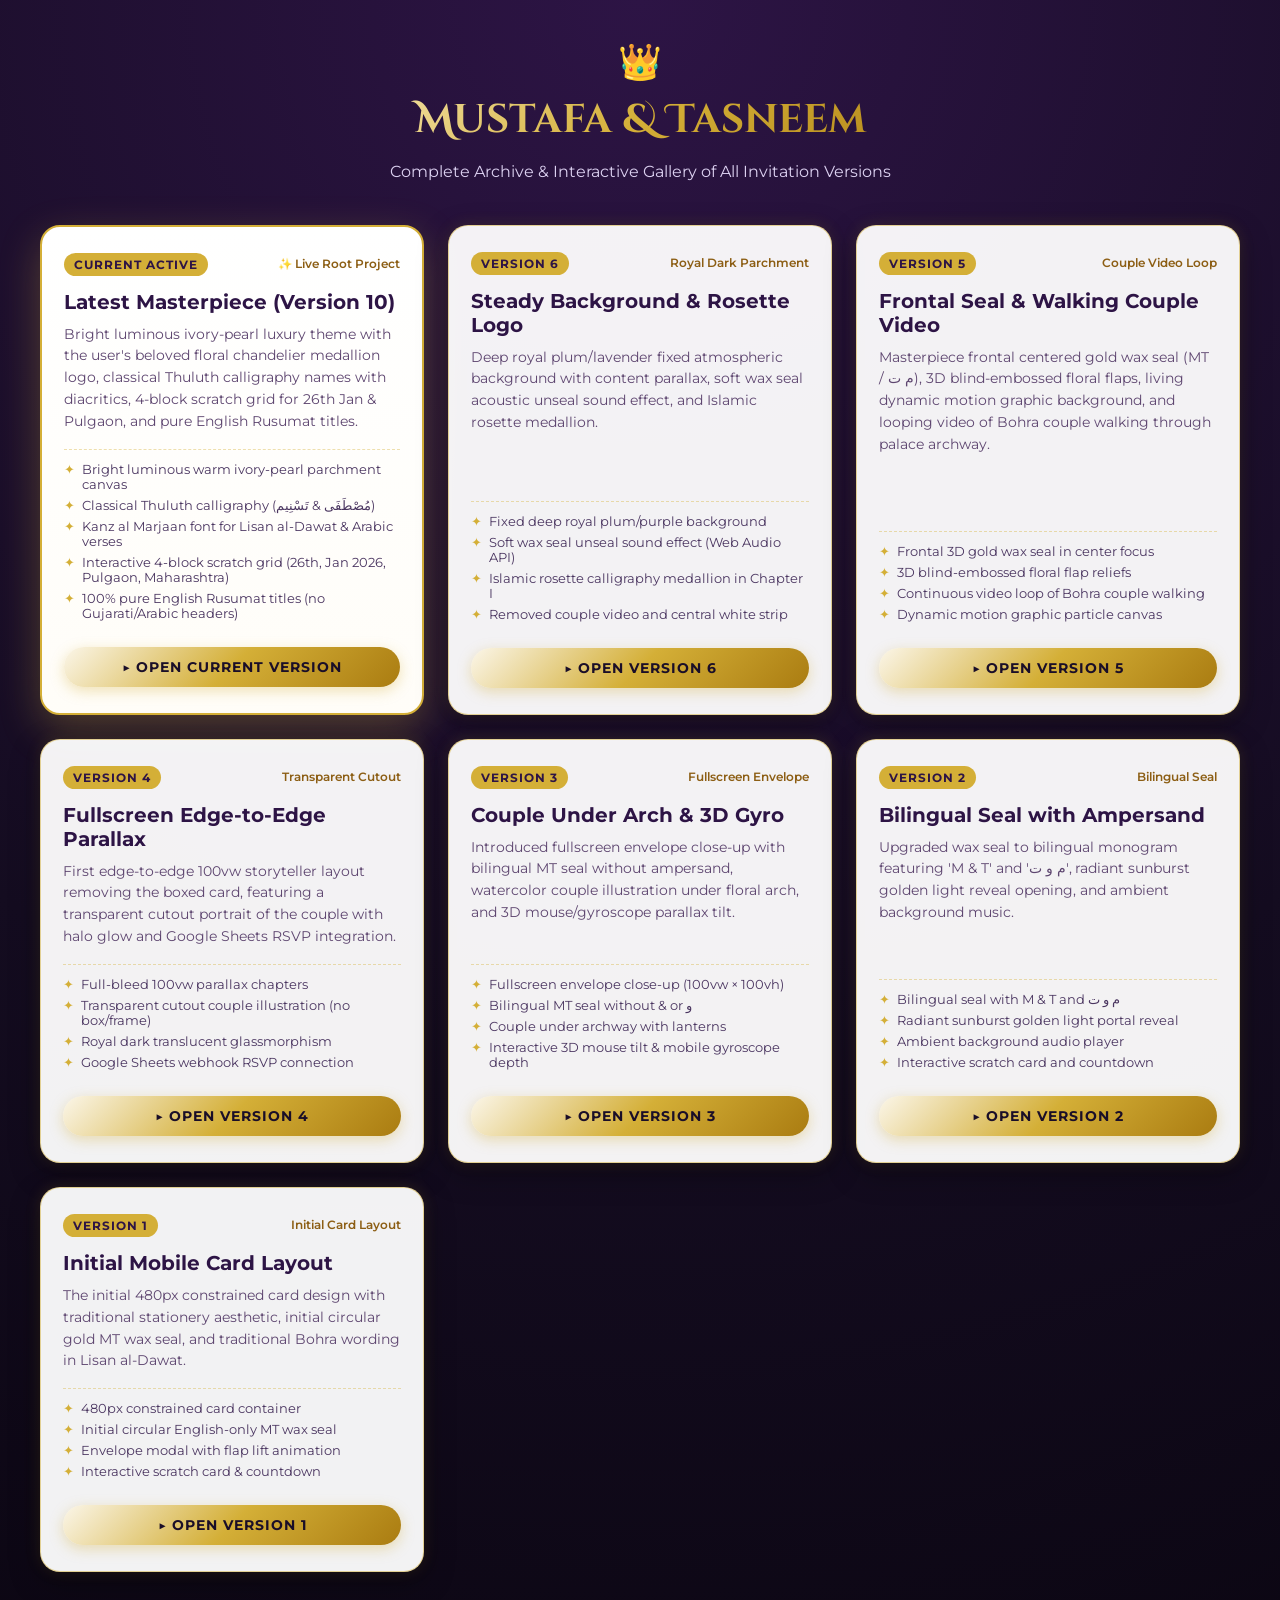
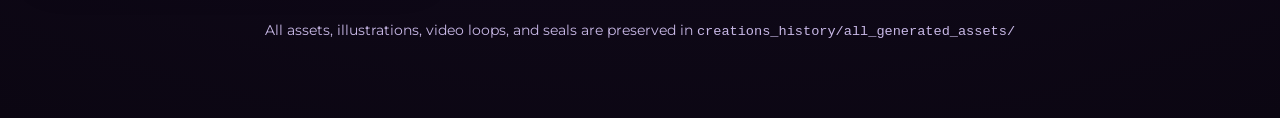
==== creations_history/index.html @ f0f09c5c "docs: add interactive version gallery index and full standalone archives for v5 and v6" ====
<!DOCTYPE html>
<html lang="en">
<head>
  <meta charset="UTF-8" />
  <meta name="viewport" content="width=device-width, initial-scale=1.0" />
  <title>Mustafa &amp; Tasneem — Wedding Invitation Version Gallery</title>
  <link rel="preconnect" href="https://fonts.googleapis.com">
  <link rel="preconnect" href="https://fonts.gstatic.com" crossorigin>
  <link href="https://fonts.googleapis.com/css2?family=Cinzel+Decorative:wght@700&family=Montserrat:wght@400;600;700&display=swap" rel="stylesheet">
  <style>
    :root {
      --bg: #140C20;
      --card-bg: rgba(255, 255, 255, 0.95);
      --gold: #D4AF37;
      --gold-dark: #8C5E14;
      --text: #2D1A3E;
      --text-muted: #5E4670;
    }
    * { box-sizing: border-box; margin: 0; padding: 0; }
    body {
      background: radial-gradient(circle at 50% 0%, #2D1445 0%, #140C20 60%, #0B0612 100%);
      color: #FFF;
      font-family: 'Montserrat', sans-serif;
      min-height: 100vh;
      padding: 40px 20px 80px;
    }
    .header {
      text-align: center;
      max-width: 800px;
      margin: 0 auto 40px;
    }
    .crown { font-size: 2.2rem; margin-bottom: 10px; }
    h1 {
      font-family: 'Cinzel Decorative', serif;
      font-size: clamp(1.8rem, 4vw, 2.5rem);
      background: linear-gradient(135deg, #FFF6D6 0%, #D4AF37 50%, #AA7C11 100%);
      -webkit-background-clip: text;
      background-clip: text;
      color: transparent;
      margin-bottom: 12px;
    }
    p.subtitle {
      font-size: 1rem;
      color: #DDD2F2;
      line-height: 1.6;
    }
    .grid {
      display: grid;
      grid-template-columns: repeat(auto-fit, minmax(320px, 1fr));
      gap: 24px;
      max-width: 1200px;
      margin: 0 auto;
    }
    .version-card {
      background: var(--card-bg);
      border-radius: 20px;
      padding: 26px 22px;
      color: var(--text);
      border: 1.5px solid rgba(212, 175, 55, 0.5);
      box-shadow: 0 10px 30px rgba(0, 0, 0, 0.35), 0 0 15px rgba(212, 175, 55, 0.15);
      display: flex;
      flex-direction: column;
      justify-content: space-between;
      transition: transform 0.25s ease, box-shadow 0.25s ease;
    }
    .version-card:hover {
      transform: translateY(-4px);
      box-shadow: 0 16px 36px rgba(0, 0, 0, 0.45), 0 0 25px rgba(212, 175, 55, 0.3);
      border-color: var(--gold);
    }
    .version-card.current {
      border: 2.5px solid var(--gold);
      background: linear-gradient(180deg, #FFFFFF 0%, #FFFDF8 100%);
      box-shadow: 0 14px 40px rgba(212, 175, 55, 0.3);
    }
    .badge-bar {
      display: flex;
      justify-content: space-between;
      align-items: center;
      margin-bottom: 14px;
    }
    .version-tag {
      background: var(--gold);
      color: #2D1445;
      font-weight: 700;
      font-size: 0.75rem;
      letter-spacing: 1px;
      padding: 4px 10px;
      border-radius: 12px;
      text-transform: uppercase;
    }
    .status-tag {
      font-size: 0.72rem;
      font-weight: 600;
      color: var(--gold-dark);
    }
    h2 {
      font-size: 1.25rem;
      color: #2D1445;
      margin-bottom: 10px;
      font-weight: 700;
    }
    .desc {
      font-size: 0.88rem;
      color: var(--text-muted);
      line-height: 1.55;
      margin-bottom: 16px;
      flex-grow: 1;
    }
    .features-list {
      list-style: none;
      font-size: 0.8rem;
      color: #4A3560;
      margin-bottom: 20px;
      border-top: 1px dashed rgba(212, 175, 55, 0.4);
      padding-top: 12px;
    }
    .features-list li {
      margin-bottom: 6px;
      padding-left: 18px;
      position: relative;
    }
    .features-list li::before {
      content: '✦';
      position: absolute;
      left: 0;
      color: var(--gold);
    }
    .btn-open {
      display: block;
      text-align: center;
      background: linear-gradient(135deg, #FBF6E9 0%, #D4AF37 50%, #AA7C11 100%);
      color: #1A0E28;
      font-weight: 700;
      font-size: 0.85rem;
      letter-spacing: 1px;
      text-transform: uppercase;
      padding: 12px 20px;
      border-radius: 25px;
      text-decoration: none;
      box-shadow: 0 4px 14px rgba(212, 175, 55, 0.35);
      transition: transform 0.2s ease, box-shadow 0.2s ease;
    }
    .btn-open:hover {
      transform: translateY(-2px);
      box-shadow: 0 6px 18px rgba(212, 175, 55, 0.5);
    }
    .footer-note {
      text-align: center;
      margin-top: 50px;
      font-size: 0.85rem;
      color: #C8B8E6;
    }
  </style>
</head>
<body>

  <div class="header">
    <div class="crown">👑</div>
    <h1>Mustafa &amp; Tasneem</h1>
    <p class="subtitle">Complete Archive &amp; Interactive Gallery of All Invitation Versions</p>
  </div>

  <div class="grid">

    <!-- Active Root Version -->
    <div class="version-card current">
      <div class="badge-bar">
        <span class="version-tag">Current Active</span>
        <span class="status-tag">✨ Live Root Project</span>
      </div>
      <h2>Latest Masterpiece (Version 10)</h2>
      <p class="desc">Bright luminous ivory-pearl luxury theme with the user's beloved floral chandelier medallion logo, classical Thuluth calligraphy names with diacritics, 4-block scratch grid for 26th Jan &amp; Pulgaon, and pure English Rusumat titles.</p>
      <ul class="features-list">
        <li>Bright luminous warm ivory-pearl parchment canvas</li>
        <li>Classical Thuluth calligraphy (مُصْطَفَى &amp; تَسْنِيم)</li>
        <li>Kanz al Marjaan font for Lisan al-Dawat &amp; Arabic verses</li>
        <li>Interactive 4-block scratch grid (26th, Jan 2026, Pulgaon, Maharashtra)</li>
        <li>100% pure English Rusumat titles (no Gujarati/Arabic headers)</li>
      </ul>
      <a href="../index.html" class="btn-open">▶ Open Current Version</a>
    </div>

    <!-- Version 6 -->
    <div class="version-card">
      <div class="badge-bar">
        <span class="version-tag">Version 6</span>
        <span class="status-tag">Royal Dark Parchment</span>
      </div>
      <h2>Steady Background &amp; Rosette Logo</h2>
      <p class="desc">Deep royal plum/lavender fixed atmospheric background with content parallax, soft wax seal acoustic unseal sound effect, and Islamic rosette medallion.</p>
      <ul class="features-list">
        <li>Fixed deep royal plum/purple background</li>
        <li>Soft wax seal unseal sound effect (Web Audio API)</li>
        <li>Islamic rosette calligraphy medallion in Chapter I</li>
        <li>Removed couple video and central white strip</li>
      </ul>
      <a href="v6_steady_dark_parchment_rosette/index.html" class="btn-open">▶ Open Version 6</a>
    </div>

    <!-- Version 5 -->
    <div class="version-card">
      <div class="badge-bar">
        <span class="version-tag">Version 5</span>
        <span class="status-tag">Couple Video Loop</span>
      </div>
      <h2>Frontal Seal &amp; Walking Couple Video</h2>
      <p class="desc">Masterpiece frontal centered gold wax seal (MT / م ت), 3D blind-embossed floral flaps, living dynamic motion graphic background, and looping video of Bohra couple walking through palace archway.</p>
      <ul class="features-list">
        <li>Frontal 3D gold wax seal in center focus</li>
        <li>3D blind-embossed floral flap reliefs</li>
        <li>Continuous video loop of Bohra couple walking</li>
        <li>Dynamic motion graphic particle canvas</li>
      </ul>
      <a href="v5_frontal_seal_walking_couple_video/index.html" class="btn-open">▶ Open Version 5</a>
    </div>

    <!-- Version 4 -->
    <div class="version-card">
      <div class="badge-bar">
        <span class="version-tag">Version 4</span>
        <span class="status-tag">Transparent Cutout</span>
      </div>
      <h2>Fullscreen Edge-to-Edge Parallax</h2>
      <p class="desc">First edge-to-edge 100vw storyteller layout removing the boxed card, featuring a transparent cutout portrait of the couple with halo glow and Google Sheets RSVP integration.</p>
      <ul class="features-list">
        <li>Full-bleed 100vw parallax chapters</li>
        <li>Transparent cutout couple illustration (no box/frame)</li>
        <li>Royal dark translucent glassmorphism</li>
        <li>Google Sheets webhook RSVP connection</li>
      </ul>
      <a href="v4_fullscreen_transparent_cutout_couple/index.html" class="btn-open">▶ Open Version 4</a>
    </div>

    <!-- Version 3 -->
    <div class="version-card">
      <div class="badge-bar">
        <span class="version-tag">Version 3</span>
        <span class="status-tag">Fullscreen Envelope</span>
      </div>
      <h2>Couple Under Arch &amp; 3D Gyro</h2>
      <p class="desc">Introduced fullscreen envelope close-up with bilingual MT seal without ampersand, watercolor couple illustration under floral arch, and 3D mouse/gyroscope parallax tilt.</p>
      <ul class="features-list">
        <li>Fullscreen envelope close-up (100vw × 100vh)</li>
        <li>Bilingual MT seal without &amp; or و</li>
        <li>Couple under archway with lanterns</li>
        <li>Interactive 3D mouse tilt &amp; mobile gyroscope depth</li>
      </ul>
      <a href="v3_fullscreen_envelope_couple_arch/index.html" class="btn-open">▶ Open Version 3</a>
    </div>

    <!-- Version 2 -->
    <div class="version-card">
      <div class="badge-bar">
        <span class="version-tag">Version 2</span>
        <span class="status-tag">Bilingual Seal</span>
      </div>
      <h2>Bilingual Seal with Ampersand</h2>
      <p class="desc">Upgraded wax seal to bilingual monogram featuring 'M &amp; T' and 'م و ت', radiant sunburst golden light reveal opening, and ambient background music.</p>
      <ul class="features-list">
        <li>Bilingual seal with M &amp; T and م و ت</li>
        <li>Radiant sunburst golden light portal reveal</li>
        <li>Ambient background audio player</li>
        <li>Interactive scratch card and countdown</li>
      </ul>
      <a href="v2_bilingual_seal_with_ampersand/index.html" class="btn-open">▶ Open Version 2</a>
    </div>

    <!-- Version 1 -->
    <div class="version-card">
      <div class="badge-bar">
        <span class="version-tag">Version 1</span>
        <span class="status-tag">Initial Card Layout</span>
      </div>
      <h2>Initial Mobile Card Layout</h2>
      <p class="desc">The initial 480px constrained card design with traditional stationery aesthetic, initial circular gold MT wax seal, and traditional Bohra wording in Lisan al-Dawat.</p>
      <ul class="features-list">
        <li>480px constrained card container</li>
        <li>Initial circular English-only MT wax seal</li>
        <li>Envelope modal with flap lift animation</li>
        <li>Interactive scratch card &amp; countdown</li>
      </ul>
      <a href="v1_card_layout_initial/index.html" class="btn-open">▶ Open Version 1</a>
    </div>

  </div>

  <div class="footer-note">
    <p>All assets, illustrations, video loops, and seals are preserved in <code>creations_history/all_generated_assets/</code></p>
  </div>

</body>
</html>
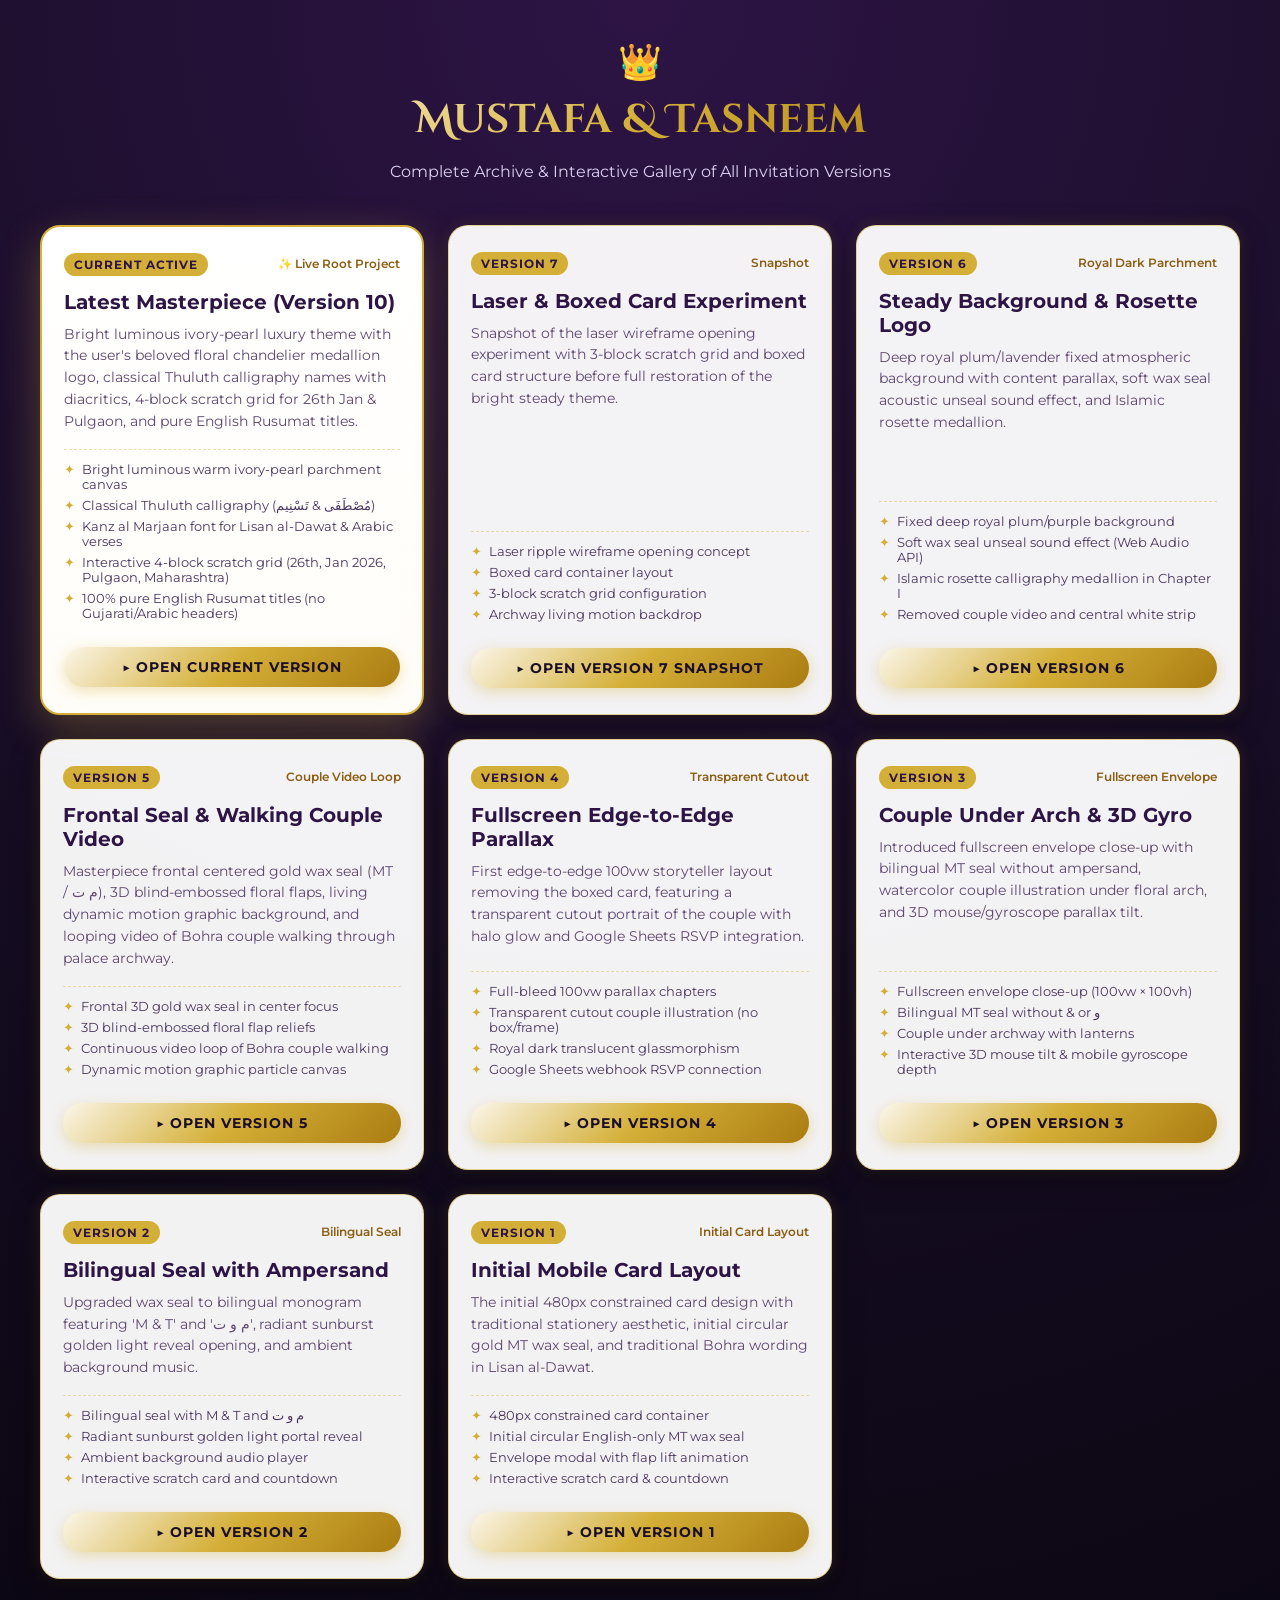
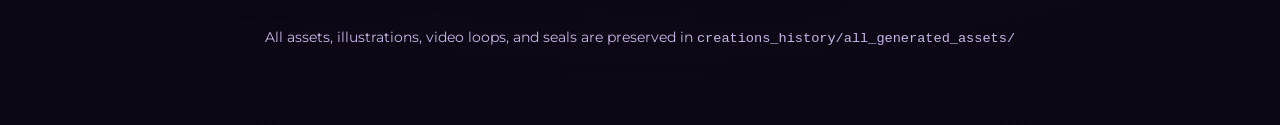
==== commit 0f77877b: "feat: restore authentic floral rosette logo, 3D envelope opening with radiant light burst, steady br" ====
--- a/creations_history/index.html
+++ b/creations_history/index.html
@@ -181,6 +181,23 @@
       <a href="../index.html" class="btn-open">▶ Open Current Version</a>
     </div>
 
+    <!-- Version 7 -->
+    <div class="version-card">
+      <div class="badge-bar">
+        <span class="version-tag">Version 7</span>
+        <span class="status-tag">Snapshot</span>
+      </div>
+      <h2>Laser &amp; Boxed Card Experiment</h2>
+      <p class="desc">Snapshot of the laser wireframe opening experiment with 3-block scratch grid and boxed card structure before full restoration of the bright steady theme.</p>
+      <ul class="features-list">
+        <li>Laser ripple wireframe opening concept</li>
+        <li>Boxed card container layout</li>
+        <li>3-block scratch grid configuration</li>
+        <li>Archway living motion backdrop</li>
+      </ul>
+      <a href="v7_laser_and_card_snapshot/index.html" class="btn-open">▶ Open Version 7 Snapshot</a>
+    </div>
+
     <!-- Version 6 -->
     <div class="version-card">
       <div class="badge-bar">
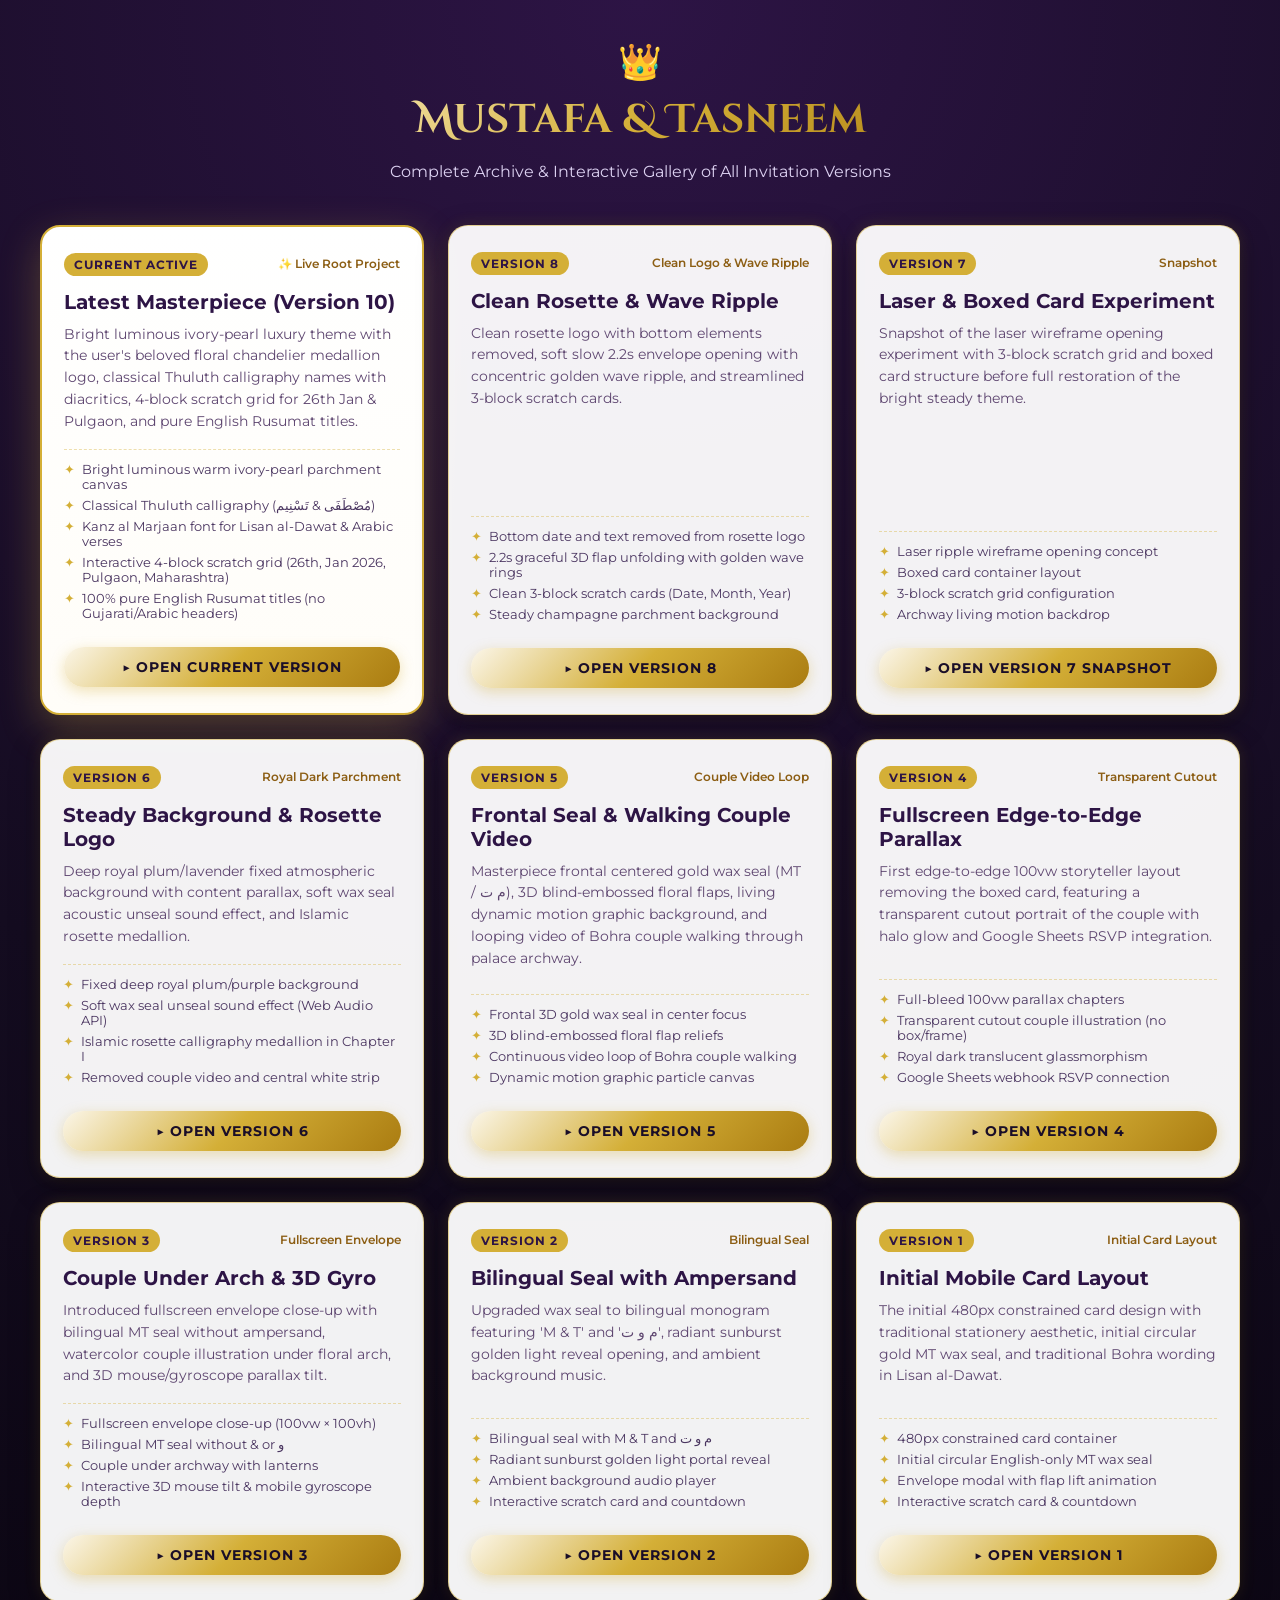
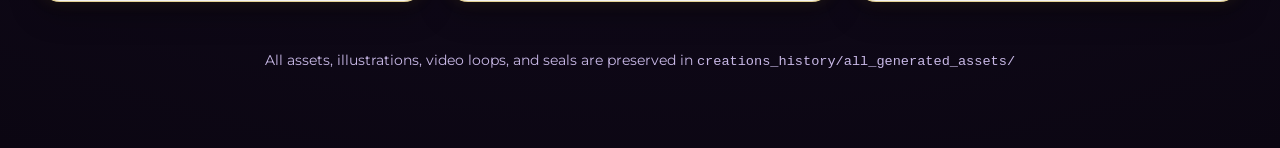
==== commit 274822ea: "feat: user master logo with luxury hover effects, living archway background, authentic calligraphy a" ====
--- a/creations_history/index.html
+++ b/creations_history/index.html
@@ -181,6 +181,23 @@
       <a href="../index.html" class="btn-open">▶ Open Current Version</a>
     </div>
 
+    <!-- Version 8 -->
+    <div class="version-card">
+      <div class="badge-bar">
+        <span class="version-tag">Version 8</span>
+        <span class="status-tag">Clean Logo &amp; Wave Ripple</span>
+      </div>
+      <h2>Clean Rosette &amp; Wave Ripple</h2>
+      <p class="desc">Clean rosette logo with bottom elements removed, soft slow 2.2s envelope opening with concentric golden wave ripple, and streamlined 3-block scratch cards.</p>
+      <ul class="features-list">
+        <li>Bottom date and text removed from rosette logo</li>
+        <li>2.2s graceful 3D flap unfolding with golden wave rings</li>
+        <li>Clean 3-block scratch cards (Date, Month, Year)</li>
+        <li>Steady champagne parchment background</li>
+      </ul>
+      <a href="v8_clean_logo_and_3block_scratch/index.html" class="btn-open">▶ Open Version 8</a>
+    </div>
+
     <!-- Version 7 -->
     <div class="version-card">
       <div class="badge-bar">
